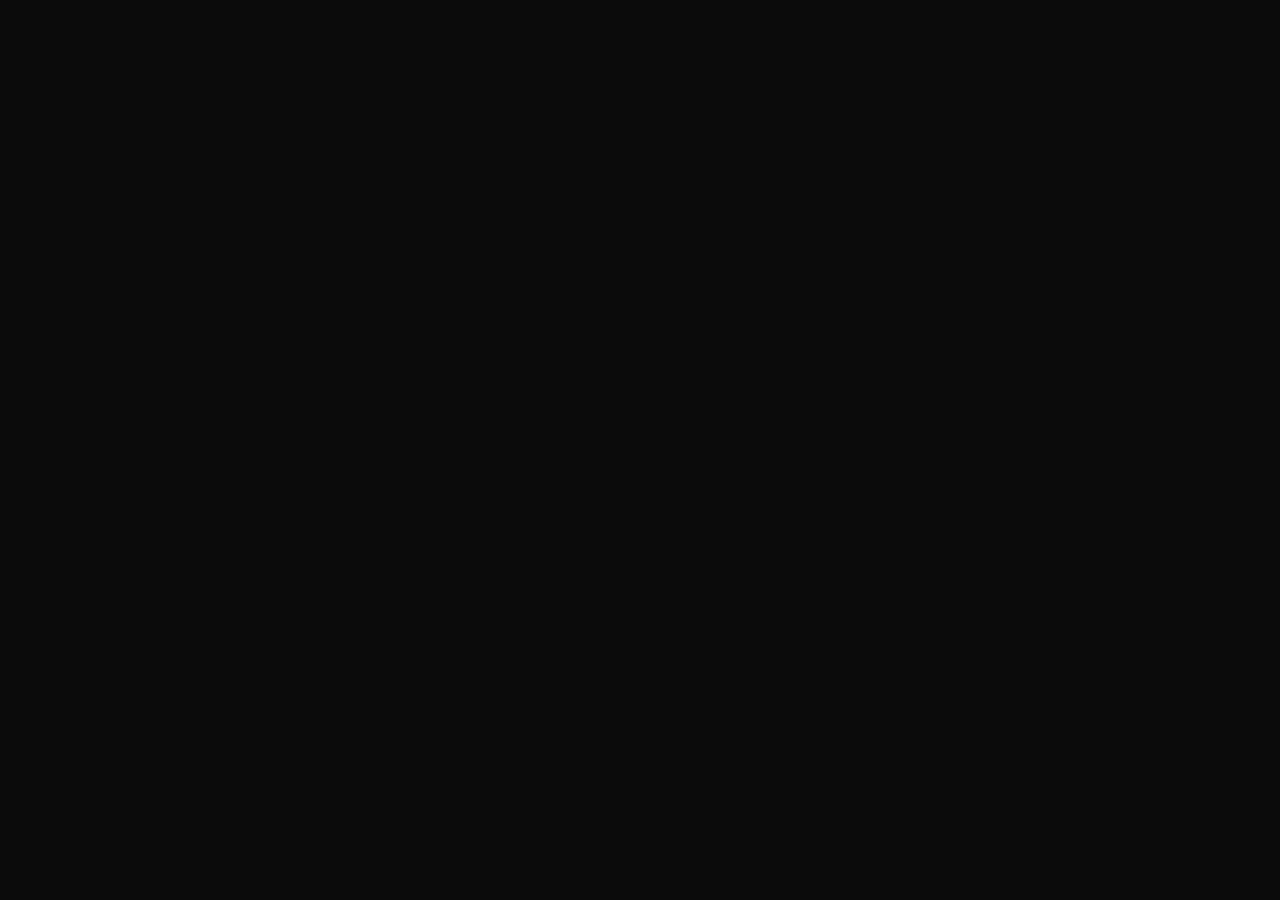
==== index.html @ e3b70770 "Add files via upload" ====
<!doctype html>
<html lang="en">
<head>
<meta charset="UTF-8">
<meta name="viewport" content="width=device-width, initial-scale=1, viewport-fit=cover">
<meta name="theme-color" content="#0b0b0b">
<title>rezacrat — Short-Form Editing</title>
<meta name="description" content="Reza — short-form video editor for coaches, consultants, and course creators. Selected work and a little about me.">
<link rel="icon" type="image/svg+xml" href="data:image/svg+xml,%3Csvg%20xmlns%3D%22http%3A//www.w3.org/2000/svg%22%20viewBox%3D%220%200%2032%2032%22%3E%3Crect%20width%3D%2232%22%20height%3D%2232%22%20rx%3D%228%22%20fill%3D%22%23005bd2%22/%3E%3Cpath%20d%3D%22M7%2024V8l9%209%209-9v16h-5V19l-4%204-4-4v5z%22%20fill%3D%22%23fff%22/%3E%3C/svg%3E">
<link rel="stylesheet" href="style.css">
<script src="projects-data.js" defer></script>
<script src="app.js" defer></script>
</head>
<body>
<div id="app"></div>
</body>
</html>
---- style.css ----
@import url('https://fonts.googleapis.com/css2?family=DM+Sans:wght@400;500;600;700&family=Space+Grotesk:wght@400;500;600;700&display=swap');

:root {
  color-scheme: dark;
  --blue: #005bd2;       /* same saturation/lightness as the original green, hue rotated to blue */
  --blue-hover: #2e7dff; /* lighter hover state, kept in the same family */
  --bg: #0b0b0b;
  --muted: #858585;
}

* { box-sizing: border-box; }
html { background: var(--bg); }

body {
  min-height: 100vh;
  margin: 0;
  background: var(--bg);
  color: #f2f2ef;
  font-family: 'DM Sans', Arial, sans-serif;
  -webkit-font-smoothing: antialiased;
}

body.modal-open { overflow: hidden; }

#app { position: relative; z-index: 1; }

.cursor-halftone {
  position: fixed;
  z-index: 0;
  inset: 0;
  display: block;
  width: 100%;
  height: 100%;
  pointer-events: none;
}

a { color: inherit; text-decoration: none; }
button { font: inherit; }
button, a { -webkit-tap-highlight-color: transparent; }
a:focus-visible, button:focus-visible { outline: 2px solid var(--blue); outline-offset: 5px; }

header {
  display: flex;
  align-items: center;
  justify-content: space-between;
  padding: 34px 4vw 30px;
}

.brand {
  font-family: 'Space Grotesk', Arial, sans-serif;
  font-size: 27px;
  font-weight: 700;
  letter-spacing: -1.5px;
  text-transform: lowercase;
}

.brand span { color: var(--blue); }
.header-note { color: #aaa; font-size: 14px; }
.header-note span { margin-right: 18px; color: #eee; }
.work { padding: 20px 4vw 145px; }

.section-label {
  display: flex;
  align-items: baseline;
  justify-content: space-between;
  margin: 6px 0 23px;
}

.section-label h1 { margin: 0; font-size: 16px; font-weight: 500; }
.section-label span { color: var(--muted); font-size: 13px; }

.grid {
  display: grid;
  grid-template-columns: repeat(3, minmax(0, 1fr));
  gap: 28px 18px;
}

.project { min-width: 0; }

.project-open {
  display: block;
  width: 100%;
  margin: 0;
  padding: 0;
  border: 0;
  border-radius: 9px;
  background: transparent;
  color: inherit;
  cursor: pointer;
  text-align: left;
}

.art {
  position: relative;
  display: block;
  overflow: hidden;
  width: 100%;
  aspect-ratio: 16 / 9;
  border-radius: 9px;
  background: #151515;
}

.project-video {
  display: block;
  width: 100%;
  height: 100%;
  object-fit: cover;
  transform: scale(1.002);
  transition: transform .65s cubic-bezier(.2, .7, .2, 1), filter .35s ease;
}

.project-open:hover .project-video,
.project-open:focus-visible .project-video {
  filter: brightness(.72);
  transform: scale(1.035);
}

.play-indicator {
  position: absolute;
  top: 50%;
  left: 50%;
  display: grid;
  place-items: center;
  width: 52px;
  height: 52px;
  border-radius: 50%;
  background: var(--blue);
  color: #eaf1ff;
  opacity: 0;
  transform: translate(-50%, -42%) scale(.86);
  transition: opacity .25s ease, transform .35s cubic-bezier(.2, .8, .2, 1);
}

.play-indicator svg { width: 23px; height: 23px; fill: currentColor; stroke: none; }
.project-open:hover .play-indicator,
.project-open:focus-visible .play-indicator {
  opacity: 1;
  transform: translate(-50%, -50%) scale(1);
}

.project-info { padding: 13px 2px 0; }

.project-meta {
  display: flex;
  justify-content: space-between;
  gap: 12px;
}

.project-meta h2 { margin: 0; font-size: 15px; font-weight: 500; }
.project-meta span { color: #777; font-size: 13px; text-align: right; white-space: nowrap; }

/* caption block — Instagram/YouTube-style truncate + expand */
.project-caption { margin-top: 7px; }

.caption-text {
  margin: 0;
  overflow: hidden;
  display: -webkit-box;
  -webkit-box-orient: vertical;
  -webkit-line-clamp: 2;
  color: #999;
  font-size: 13px;
  line-height: 1.5;
}

.caption-text.expanded {
  -webkit-line-clamp: unset;
  display: block;
}

.caption-toggle {
  display: inline-block;
  margin-top: 2px;
  padding: 0;
  border: 0;
  background: none;
  color: var(--blue-hover);
  font-size: 13px;
  font-weight: 500;
  cursor: pointer;
}

.caption-toggle:hover { text-decoration: underline; }

.bottom-nav {
  position: fixed;
  z-index: 10;
  bottom: 27px;
  left: 50%;
  display: flex;
  gap: 4px;
  padding: 7px;
  border: 1px solid #404040;
  border-radius: 50px;
  background: rgba(31,31,31,.91);
  box-shadow: 0 12px 50px #0009;
  backdrop-filter: blur(24px);
  transform: translateX(-50%);
}

.bottom-nav a {
  display: flex;
  align-items: center;
  justify-content: center;
  gap: 11px;
  min-width: 132px;
  height: 57px;
  border-radius: 35px;
  color: #aaa;
  font-size: 14px;
  transition: background .2s, color .2s;
}

.bottom-nav a.active { background: #3a3a3a; color: var(--blue-hover); }
.bottom-nav a:hover { background: #343434; color: #fff; }

.bottom-nav svg {
  width: 21px;
  height: 21px;
  fill: none;
  stroke: currentColor;
  stroke-width: 1.7;
  stroke-linecap: round;
  stroke-linejoin: round;
}

.video-dialog {
  overflow: visible;
  width: min(1120px, calc(100% - 48px));
  max-width: none;
  margin: auto;
  padding: 0;
  border: 1px solid #323232;
  border-radius: 18px;
  background: #111;
  color: #eee;
  box-shadow: 0 30px 100px #000;
}

.video-dialog::backdrop,
.booking-dialog::backdrop {
  background: rgba(0,0,0,.82);
  backdrop-filter: blur(9px);
}

.dialog-video-wrap {
  overflow: hidden;
  width: 100%;
  aspect-ratio: 16 / 9;
  border-radius: 17px 17px 0 0;
  background: #000;
}

.dialog-video { display: block; width: 100%; height: 100%; object-fit: contain; }

.dialog-meta {
  display: flex;
  align-items: center;
  justify-content: space-between;
  gap: 20px;
  padding: 19px 22px 20px;
}

.dialog-meta h2 { margin: 0; font-size: 18px; font-weight: 500; }
.dialog-meta p { margin: 0; color: #777; font-size: 14px; }

.dialog-close {
  position: absolute;
  z-index: 2;
  top: -16px;
  right: -16px;
  display: grid;
  place-items: center;
  width: 42px;
  height: 42px;
  padding: 0;
  border: 1px solid #505050;
  border-radius: 50%;
  background: #202020;
  color: #fff;
  cursor: pointer;
}

.dialog-close:hover { background: var(--blue); color: #eaf1ff; }

.dialog-close svg {
  width: 19px;
  height: 19px;
  fill: none;
  stroke: currentColor;
  stroke-width: 1.8;
  stroke-linecap: round;
}

.about { max-width: 1160px; margin: 0 auto; padding: 66px 5vw 160px; }
.eyebrow { margin: 0 0 30px; color: var(--blue-hover); font-size: 14px; }

.about h1 {
  max-width: 900px;
  margin: 0 0 44px;
  font-family: 'Space Grotesk', Arial, sans-serif;
  font-size: clamp(45px, 7vw, 88px);
  font-weight: 500;
  line-height: 1.04;
  letter-spacing: -.065em;
}

.about h1 span { color: var(--blue-hover); }

.about-lower {
  display: grid;
  grid-template-columns: 1fr 1fr;
  gap: 70px;
  padding-top: 32px;
  border-top: 1px solid #292929;
}

.bio { margin: 0; color: #aaa; font-size: 18px; line-height: 1.75; }
.bio strong { color: #eee; font-weight: 400; }
.tools { margin-top: 25px; color: #777; font-size: 13px; }

.call-area {
  display: flex;
  flex-direction: column;
  align-items: flex-start;
  justify-content: space-between;
  gap: 24px;
}

.call-area p { margin: 0; color: #aaa; font-size: 16px; }

.cta-row { display: flex; flex-wrap: wrap; gap: 12px; width: 100%; }

.call-button {
  display: flex;
  align-items: center;
  justify-content: space-between;
  gap: 14px;
  padding: 18px 24px;
  border: 0;
  border-radius: 50px;
  background: var(--blue);
  color: #eaf1ff;
  font-size: 16px;
  font-weight: 600;
  cursor: pointer;
  transition: background .2s;
}

.call-button:hover { background: var(--blue-hover); }
.call-button svg { width: 20px; height: 20px; fill: none; stroke: currentColor; stroke-width: 1.6; }

.call-button.secondary {
  background: transparent;
  border: 1px solid #3a3a3a;
  color: #eee;
}

.call-button.secondary:hover { border-color: var(--blue-hover); color: var(--blue-hover); background: transparent; }

.booking-dialog {
  overflow: hidden;
  width: min(960px, calc(100% - 40px));
  height: min(760px, calc(100dvh - 40px));
  max-width: none;
  max-height: none;
  margin: auto;
  padding: 0;
  border: 1px solid #363636;
  border-radius: 22px;
  background: #101010;
  color: #f2f2ef;
  box-shadow: 0 32px 110px #000;
}

.booking-dialog[open] {
  display: flex;
  flex-direction: column;
  animation: booking-in .28s cubic-bezier(.2, .8, .2, 1);
}

.booking-header {
  position: relative;
  z-index: 1;
  display: flex;
  flex: 0 0 auto;
  align-items: center;
  justify-content: space-between;
  min-height: 78px;
  padding: 15px 18px 15px 24px;
  border-bottom: 1px solid #2c2c2c;
  background: #151515;
}

.booking-header h2 {
  margin: 0;
  font-family: 'Space Grotesk', Arial, sans-serif;
  font-size: 20px;
  font-weight: 500;
  letter-spacing: -.025em;
}

.booking-close {
  display: grid;
  place-items: center;
  width: 42px;
  height: 42px;
  padding: 0;
  border: 1px solid #444;
  border-radius: 50%;
  background: #222;
  color: #fff;
  cursor: pointer;
  transition: background .2s ease, color .2s ease, border-color .2s ease;
}

.booking-close:hover {
  border-color: var(--blue-hover);
  background: var(--blue);
  color: #eaf1ff;
}

.booking-close svg {
  width: 18px;
  height: 18px;
  fill: none;
  stroke: currentColor;
  stroke-width: 1.8;
  stroke-linecap: round;
}

.booking-frame {
  display: block;
  flex: 1 1 auto;
  width: 100%;
  min-height: 0;
  border: 0;
  background: #fff;
}

@keyframes booking-in {
  from { opacity: 0; transform: translateY(14px) scale(.985); }
  to { opacity: 1; transform: translateY(0) scale(1); }
}

@media (min-width: 1550px) {
  .work, header { max-width: 1600px; margin-inline: auto; }
}

@media (max-width: 1080px) {
  .grid { grid-template-columns: repeat(2, minmax(0, 1fr)); }
  .about-lower { gap: 35px; }
  .header-note span { display: none; }
}

@media (max-width: 680px) {
  header { padding: 25px 20px; }
  .brand { font-size: 24px; }
  .header-note { font-size: 12px; }
  .work { padding: 15px 14px 130px; }
  .section-label { margin: 4px 6px 20px; }
  .grid { grid-template-columns: 1fr; gap: 27px; }
  .art { border-radius: 8px; }
  .project-info { padding: 11px 2px 0; }
  .project-meta h2 { font-size: 14px; }
  .project-meta span { font-size: 12px; }
  .play-indicator { width: 47px; height: 47px; opacity: .92; transform: translate(-50%, -50%) scale(1); }
  .bottom-nav { bottom: max(20px, env(safe-area-inset-bottom)); padding: 6px; }
  .bottom-nav a { min-width: 125px; height: 54px; }
  .about { padding: 42px 24px 150px; }
  .about h1 { margin-bottom: 35px; font-size: 44px; }
  .about-lower { grid-template-columns: 1fr; gap: 30px; }
  .bio { font-size: 17px; }
  .call-area { align-items: stretch; }
  .cta-row { flex-direction: column; }
  .call-button { width: 100%; }
  .booking-dialog {
    width: calc(100% - 16px);
    height: calc(100dvh - 16px);
    border-radius: 17px;
  }
  .booking-header { min-height: 70px; padding: 12px 13px 12px 18px; }
  .booking-header h2 { font-size: 18px; }
  .booking-close { width: 40px; height: 40px; }
  .video-dialog { width: calc(100% - 24px); border-radius: 13px; }
  .dialog-video-wrap { border-radius: 12px 12px 0 0; }
  .dialog-meta { display: block; padding: 15px 16px 17px; }
  .dialog-meta h2 { font-size: 16px; }
  .dialog-meta p { margin-top: 5px; font-size: 12px; }
  .dialog-close { top: -15px; right: -6px; }
}

@media (hover: none) {
  .play-indicator { opacity: .92; transform: translate(-50%, -50%) scale(1); }
}

@media (prefers-reduced-motion: reduce) {
  * { scroll-behavior: auto !important; transition: none !important; }
  .cursor-halftone { display: none; }
}
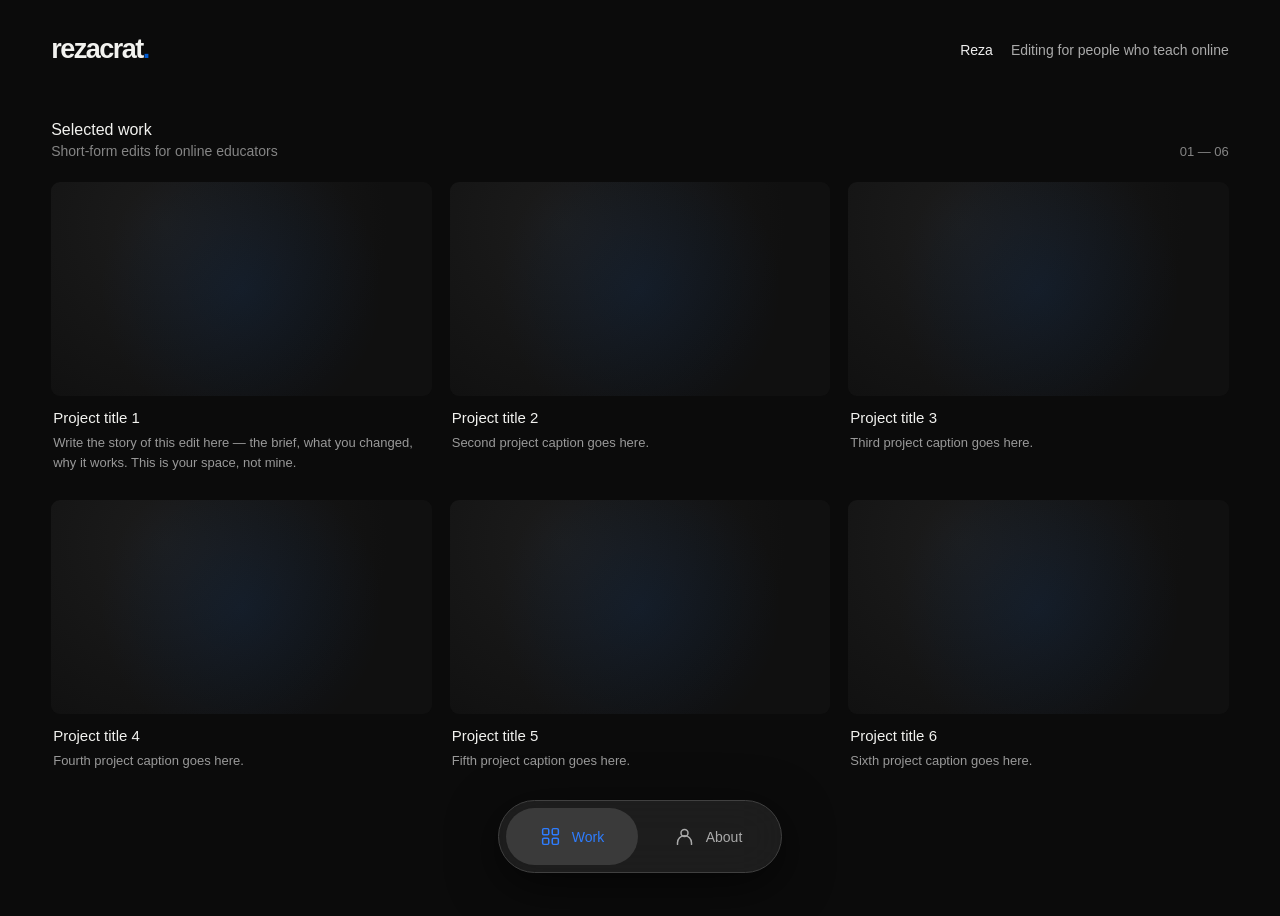
==== commit 425311e5: "Add files via upload" ====
--- a/index.html
+++ b/index.html
@@ -4,10 +4,44 @@
 <meta charset="UTF-8">
 <meta name="viewport" content="width=device-width, initial-scale=1, viewport-fit=cover">
 <meta name="theme-color" content="#0b0b0b">
-<title>rezacrat — Short-Form Editing</title>
-<meta name="description" content="Reza — short-form video editor for coaches, consultants, and course creators. Selected work and a little about me.">
+<title>rezacrat — Short-Form Editing for Online Educators</title>
+<meta name="description" content="Reza edits short-form video for coaches, consultants, and course creators — Reels, TikTok, and Shorts built to keep people watching.">
+<link rel="canonical" href="https://rezacrat.github.io/rezacrat/">
+
+<!-- Open Graph (how this looks when shared on Instagram/Twitter/LinkedIn/iMessage) -->
+<meta property="og:type" content="website">
+<meta property="og:site_name" content="rezacrat">
+<meta property="og:title" content="rezacrat — Short-Form Editing for Online Educators">
+<meta property="og:description" content="Reza edits short-form video for coaches, consultants, and course creators — Reels, TikTok, and Shorts built to keep people watching.">
+<meta property="og:url" content="https://rezacrat.github.io/rezacrat/">
+<meta property="og:image" content="https://rezacrat.github.io/rezacrat/media/og-cover.jpg">
+<meta property="og:image:width" content="1200">
+<meta property="og:image:height" content="630">
+
+<meta name="twitter:card" content="summary_large_image">
+<meta name="twitter:title" content="rezacrat — Short-Form Editing for Online Educators">
+<meta name="twitter:description" content="Reza edits short-form video for coaches, consultants, and course creators — Reels, TikTok, and Shorts built to keep people watching.">
+<meta name="twitter:image" content="https://rezacrat.github.io/rezacrat/media/og-cover.jpg">
+
 <link rel="icon" type="image/svg+xml" href="data:image/svg+xml,%3Csvg%20xmlns%3D%22http%3A//www.w3.org/2000/svg%22%20viewBox%3D%220%200%2032%2032%22%3E%3Crect%20width%3D%2232%22%20height%3D%2232%22%20rx%3D%228%22%20fill%3D%22%23005bd2%22/%3E%3Cpath%20d%3D%22M7%2024V8l9%209%209-9v16h-5V19l-4%204-4-4v5z%22%20fill%3D%22%23fff%22/%3E%3C/svg%3E">
 <link rel="stylesheet" href="style.css">
+
+<script type="application/ld+json">
+{
+  "@context": "https://schema.org",
+  "@type": "ProfessionalService",
+  "name": "rezacrat",
+  "url": "https://rezacrat.github.io/rezacrat/",
+  "description": "Short-form video editing for coaches, consultants, and course creators.",
+  "areaServed": "US",
+  "founder": {
+    "@type": "Person",
+    "name": "Reza",
+    "sameAs": "https://www.instagram.com/rezacrat/"
+  }
+}
+</script>
+
 <script src="projects-data.js" defer></script>
 <script src="app.js" defer></script>
 </head>
--- a/style.css
+++ b/style.css
@@ -61,13 +61,15 @@
 
 .section-label {
   display: flex;
-  align-items: baseline;
+  align-items: flex-end;
   justify-content: space-between;
+  gap: 16px;
   margin: 6px 0 23px;
 }
 
-.section-label h1 { margin: 0; font-size: 16px; font-weight: 500; }
-.section-label span { color: var(--muted); font-size: 13px; }
+.section-label h1 { margin: 0 0 4px; font-size: 16px; font-weight: 500; }
+.section-label .section-sub { margin: 0; color: var(--muted); font-size: 14px; }
+.section-label .count { color: var(--muted); font-size: 13px; white-space: nowrap; }
 
 .grid {
   display: grid;
@@ -97,7 +99,14 @@
   width: 100%;
   aspect-ratio: 16 / 9;
   border-radius: 9px;
-  background: #151515;
+  background: radial-gradient(circle at 30% 20%, #1c1c1c, #101010 70%);
+}
+
+.art.is-empty::after {
+  content: "";
+  position: absolute;
+  inset: 0;
+  background: radial-gradient(circle at 50% 50%, rgba(0,91,210,.10), transparent 65%);
 }
 
 .project-video {
@@ -140,14 +149,7 @@
 
 .project-info { padding: 13px 2px 0; }
 
-.project-meta {
-  display: flex;
-  justify-content: space-between;
-  gap: 12px;
-}
-
 .project-meta h2 { margin: 0; font-size: 15px; font-weight: 500; }
-.project-meta span { color: #777; font-size: 13px; text-align: right; white-space: nowrap; }
 
 /* caption block — Instagram/YouTube-style truncate + expand */
 .project-caption { margin-top: 7px; }
@@ -180,6 +182,8 @@
   cursor: pointer;
 }
 
+.caption-toggle[hidden] { display: none; }
+
 .caption-toggle:hover { text-decoration: underline; }
 
 .bottom-nav {
@@ -226,8 +230,9 @@
 
 .video-dialog {
   overflow: visible;
-  width: min(1120px, calc(100% - 48px));
-  max-width: none;
+  width: fit-content;
+  min-width: min(360px, 92vw);
+  max-width: min(1120px, 92vw);
   margin: auto;
   padding: 0;
   border: 1px solid #323232;
@@ -243,26 +248,35 @@
   backdrop-filter: blur(9px);
 }
 
+/* The video keeps its own native width/height (up to these caps) instead of
+   being forced into a fixed 16:9 box — a vertical Reel opens tall and narrow,
+   a widescreen edit opens wide, matching how it was actually shot/exported. */
 .dialog-video-wrap {
+  display: flex;
+  align-items: center;
+  justify-content: center;
   overflow: hidden;
-  width: 100%;
-  aspect-ratio: 16 / 9;
+  min-height: 200px;
+  max-height: 80vh;
   border-radius: 17px 17px 0 0;
   background: #000;
 }
 
-.dialog-video { display: block; width: 100%; height: 100%; object-fit: contain; }
+.dialog-video {
+  display: block;
+  width: auto;
+  height: auto;
+  max-width: min(1120px, 92vw);
+  max-height: 80vh;
+}
 
 .dialog-meta {
-  display: flex;
-  align-items: center;
-  justify-content: space-between;
-  gap: 20px;
   padding: 19px 22px 20px;
 }
 
 .dialog-meta h2 { margin: 0; font-size: 18px; font-weight: 500; }
-.dialog-meta p { margin: 0; color: #777; font-size: 14px; }
+.dialog-meta p { margin: 8px 0 0; color: #999; font-size: 14px; line-height: 1.6; }
+.dialog-meta p:empty { display: none; }
 
 .dialog-close {
   position: absolute;
@@ -319,6 +333,39 @@
 .bio strong { color: #eee; font-weight: 400; }
 .tools { margin-top: 25px; color: #777; font-size: 13px; }
 
+.how-it-works {
+  margin-top: 60px;
+  padding-top: 40px;
+  border-top: 1px solid #292929;
+}
+
+.how-it-works h2 {
+  margin: 0 0 30px;
+  font-family: 'Space Grotesk', Arial, sans-serif;
+  font-size: 22px;
+  font-weight: 500;
+}
+
+.how-steps {
+  display: grid;
+  grid-template-columns: repeat(3, minmax(0, 1fr));
+  gap: 32px;
+}
+
+.how-step { min-width: 0; }
+
+.how-step .step-number {
+  display: inline-block;
+  margin-bottom: 14px;
+  color: var(--blue-hover);
+  font-family: 'Space Grotesk', Arial, sans-serif;
+  font-size: 13px;
+  font-weight: 600;
+}
+
+.how-step h3 { margin: 0 0 8px; font-size: 16px; font-weight: 500; }
+.how-step p { margin: 0; color: #888; font-size: 14px; line-height: 1.6; }
+
 .call-area {
   display: flex;
   flex-direction: column;
@@ -463,13 +510,14 @@
   .art { border-radius: 8px; }
   .project-info { padding: 11px 2px 0; }
   .project-meta h2 { font-size: 14px; }
-  .project-meta span { font-size: 12px; }
   .play-indicator { width: 47px; height: 47px; opacity: .92; transform: translate(-50%, -50%) scale(1); }
   .bottom-nav { bottom: max(20px, env(safe-area-inset-bottom)); padding: 6px; }
   .bottom-nav a { min-width: 125px; height: 54px; }
   .about { padding: 42px 24px 150px; }
   .about h1 { margin-bottom: 35px; font-size: 44px; }
   .about-lower { grid-template-columns: 1fr; gap: 30px; }
+  .how-it-works { margin-top: 44px; padding-top: 30px; }
+  .how-steps { grid-template-columns: 1fr; gap: 26px; }
   .bio { font-size: 17px; }
   .call-area { align-items: stretch; }
   .cta-row { flex-direction: column; }
@@ -482,11 +530,12 @@
   .booking-header { min-height: 70px; padding: 12px 13px 12px 18px; }
   .booking-header h2 { font-size: 18px; }
   .booking-close { width: 40px; height: 40px; }
-  .video-dialog { width: calc(100% - 24px); border-radius: 13px; }
+  .video-dialog { min-width: 0; max-width: calc(100% - 24px); border-radius: 13px; }
   .dialog-video-wrap { border-radius: 12px 12px 0 0; }
-  .dialog-meta { display: block; padding: 15px 16px 17px; }
+  .dialog-video { max-width: calc(100vw - 24px); max-height: 70vh; }
+  .dialog-meta { padding: 15px 16px 17px; }
   .dialog-meta h2 { font-size: 16px; }
-  .dialog-meta p { margin-top: 5px; font-size: 12px; }
+  .dialog-meta p { font-size: 13px; }
   .dialog-close { top: -15px; right: -6px; }
 }
 
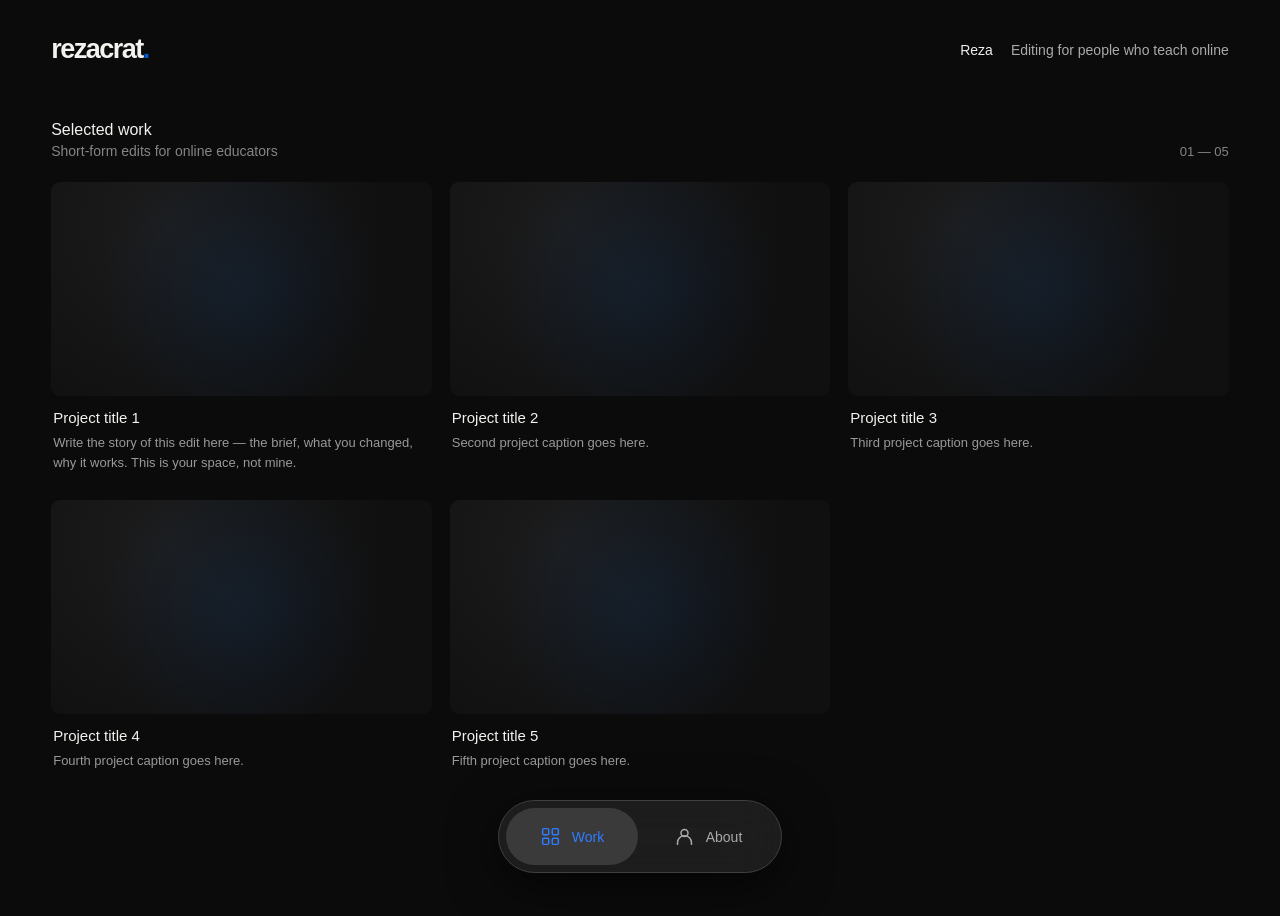
==== commit cab99ba2: "Update index.html" ====
--- a/index.html
+++ b/index.html
@@ -5,22 +5,22 @@
 <meta name="viewport" content="width=device-width, initial-scale=1, viewport-fit=cover">
 <meta name="theme-color" content="#0b0b0b">
 <title>rezacrat — Short-Form Editing for Online Educators</title>
-<meta name="description" content="Reza edits short-form video for coaches, consultants, and course creators — Reels, TikTok, and Shorts built to keep people watching.">
+<meta name="description" content="Reza edits short-form video for coaches, consultants, and course creators, Reels, TikTok, and Shorts built to keep people watching.">
 <link rel="canonical" href="https://rezacrat.github.io/rezacrat/">
 
 <!-- Open Graph (how this looks when shared on Instagram/Twitter/LinkedIn/iMessage) -->
 <meta property="og:type" content="website">
 <meta property="og:site_name" content="rezacrat">
-<meta property="og:title" content="rezacrat — Short-Form Editing for Online Educators">
-<meta property="og:description" content="Reza edits short-form video for coaches, consultants, and course creators — Reels, TikTok, and Shorts built to keep people watching.">
+<meta property="og:title" content="rezacrat, Short-Form Editing for Online Educators">
+<meta property="og:description" content="Reza edits short-form video for coaches, consultants, and course creators, Reels, TikTok, and Shorts built to keep people watching.">
 <meta property="og:url" content="https://rezacrat.github.io/rezacrat/">
 <meta property="og:image" content="https://rezacrat.github.io/rezacrat/media/og-cover.jpg">
 <meta property="og:image:width" content="1200">
 <meta property="og:image:height" content="630">
 
 <meta name="twitter:card" content="summary_large_image">
-<meta name="twitter:title" content="rezacrat — Short-Form Editing for Online Educators">
-<meta name="twitter:description" content="Reza edits short-form video for coaches, consultants, and course creators — Reels, TikTok, and Shorts built to keep people watching.">
+<meta name="twitter:title" content="rezacrat, Short-Form Editing for Online Educators">
+<meta name="twitter:description" content="Reza edits short-form video for coaches, consultants, and course creators, Reels, TikTok, and Shorts built to keep people watching.">
 <meta name="twitter:image" content="https://rezacrat.github.io/rezacrat/media/og-cover.jpg">
 
 <link rel="icon" type="image/svg+xml" href="data:image/svg+xml,%3Csvg%20xmlns%3D%22http%3A//www.w3.org/2000/svg%22%20viewBox%3D%220%200%2032%2032%22%3E%3Crect%20width%3D%2232%22%20height%3D%2232%22%20rx%3D%228%22%20fill%3D%22%23005bd2%22/%3E%3Cpath%20d%3D%22M7%2024V8l9%209%209-9v16h-5V19l-4%204-4-4v5z%22%20fill%3D%22%23fff%22/%3E%3C/svg%3E">
